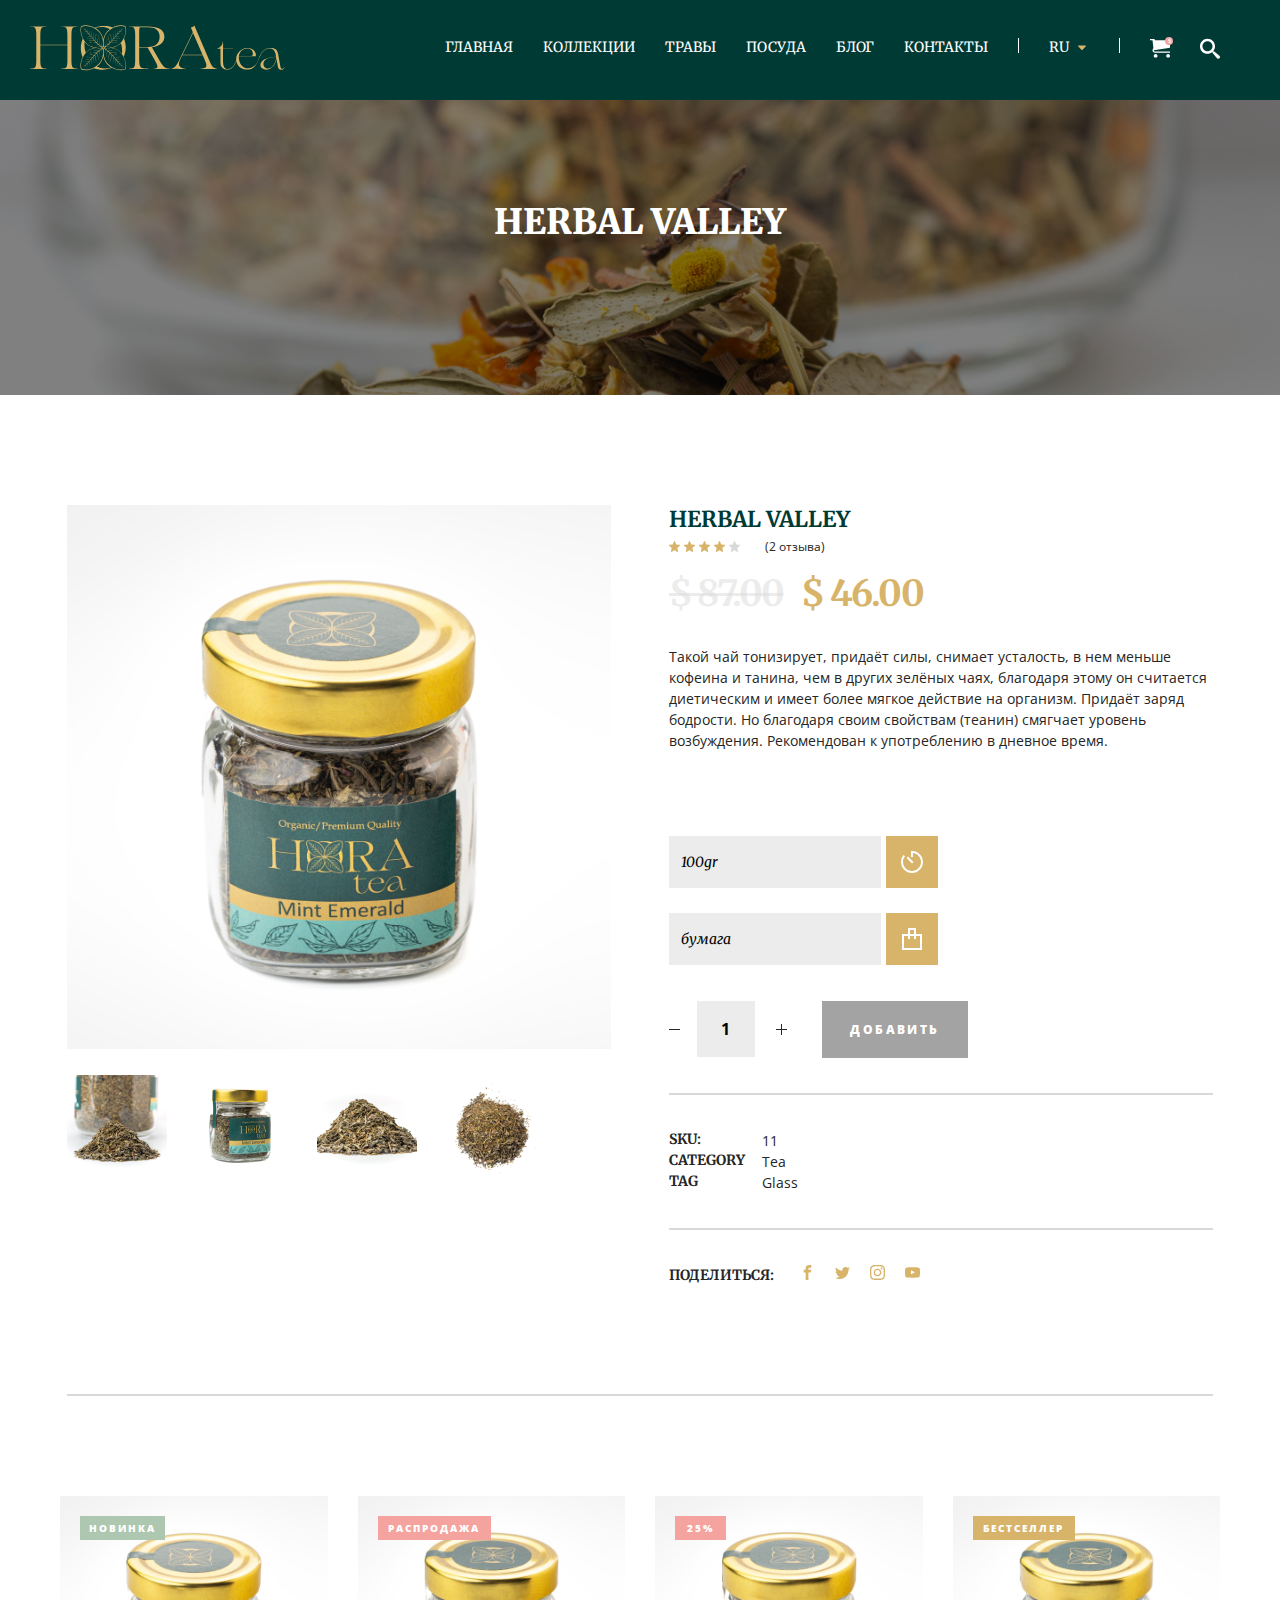
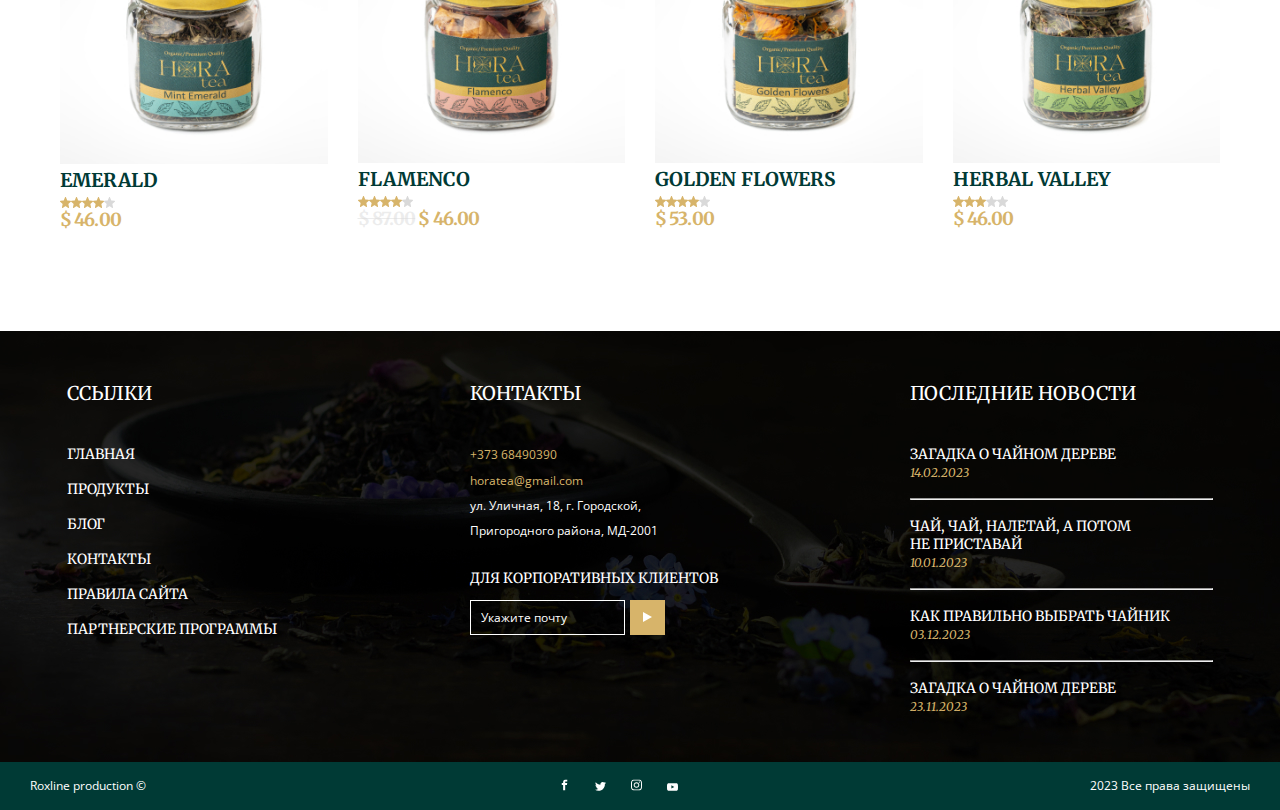
==== herbalvalley.html @ ece3cd14 "Another_page" ====
<!DOCTYPE html>
<html lang="en">
  <head>
    <meta charset="UTF-8" />
    <meta name="viewport" content="width=device-width, initial-scale=1.0" />
    <title>Hora-tea</title>
    <link rel="icon" href="./Style/imges/Favicon.svg">
    <link rel="preconnect" href="https://fonts.googleapis.com">
    <link rel="preconnect" href="https://fonts.gstatic.com" crossorigin>
    <link href="https://fonts.googleapis.com/css2?family=Merriweather:ital,wght@0,300;0,400;0,700;0,900;1,400&family=Open+Sans:wght@400;600;700;800&display=swap" rel="stylesheet">
    <link rel="stylesheet" href="./Style/collections.css" />
    <script src="./Script/script.js" defer></script>
    
  </head>
  <body>
    <div class="wrapper">
        <header class="header">
            <div class="container">
              <div class="_container">
                <div class="header__inner">
                  <a href="#" class="logo">
                    <img src="./Style/imges/logo1.svg" alt="" class="logo__img" />
                  </a>
                  <nav class="menu">
                    <ul class="menu__list">
                      <li class="menu__list-item">
                        <a href="#" class="menu__list-link">ГЛАВНАЯ</a>
                      </li>
                      <li id="sub_menuitem" class="menu__list-item">
                        <a href="#" class="menu__list-link">КОЛЛЕКЦИИ</a>
                        <ul  class="sub__menu">
                          <li><div class="sub_line"></div></li>
                        <li><a href="">Авторские</a></li>
                        <li><a href="">Чай со всего мира</a></li>
                        <li><a href="">Подарочные наборы</a></li>
                      </ul>
                      </li>
                      <li class="menu__list-item">
                        <a href="#" class="menu__list-link">ТРАВЫ</a>
                      </li>
                      <li class="menu__list-item">
                        <a href="#" class="menu__list-link">ПОСУДА</a>
                      </li>
                      <li class="menu__list-item">
                        <a href="#" class="menu__list-link">БЛОГ</a>
                      </li>
                      <li class="menu__list-item">
                        <a href="#" class="menu__list-link">КОНТАКТЫ</a>
                      </li>
                      <li class="menu__list-item">
                        <div
                          style="width: 1px; height: 15px; background-color: white"
                        ></div>
                      </li>
                      <li id="langSwitch" class="menu__list-item">
                        <a href="" class="menu__list-link">RU</a>
                        <img
                          class="menu__list-triangl"
                          src="./Style/imges/Rutriangle.svg"
                          alt=""
                        />
                      </li>
                      <li class="menu__list-item">
                        <div
                          style="width: 1px; height: 15px; background-color: white"
                        ></div>
                      </li>
    
                      <a href="#" class="menu__list-item2">
                        <p class="basket_count-number">5</p>
                        <img src="./Style/imges/icon-basket.svg" alt="" />
                      </a>
    
                      <a href="#" class="menu__list-item">
                        <img src="./Style/imges/icon-serch.svg" alt="" />
                      </a>
                    </ul>
                    <div id="burgerButton"></div>
                  </nav>
                </div>
              </div>
            </div>
          </header>
          <main class="main">
            <section class="main__top">
              <div class="container__inner _container">
                <h1 class="top-title">Herbal Valley</h1>
              
              </div>
        </section>

       <section class="product">
        <div class="container_main">
            <div class="container_product">
            <div class="left_side">
                <div class="upper_img_block">
                    <img class="upper_img" src="./Style/imges/upper_img.png" alt="">
                </div>
                <div class="bottom_img_block">
                    <img src="./Style/imges/img.png" alt="" class="bottom_img">
                    <img src="./Style/imges/img (1).png" alt="" class="bottom_img">
                    <img src="./Style/imges/img (2).png" alt="" class="bottom_img">
                    <img src="./Style/imges/img (3).png" alt="" class="bottom_img">
                </div>
            </div>
            <div class="right_side">
                <p class="green_title">HERBAL VALLEY</p>
                <div class="rating">
                        <div>
                        <img src="./Style/imges/Star 1star-gold.svg" alt="Звезда" />
                        <img src="./Style/imges/Star 1star-gold.svg" alt="Звезда" />
                        <img src="./Style/imges/Star 1star-gold.svg" alt="Звезда" />
                        <img src="./Style/imges/Star 1star-gold.svg" alt="Звезда" />
                        <img src="./Style/imges/Star 5star-gray.svg" alt="Звезда" />
                        </div>
                    <p class="rating_text">(2 отзыва)</p>
                </div>
                <div class="price">
                    <s class="grey_price"> $ 87.00</s>
                    <p class="gold_price"> $ 46.00</p>
                </div>
                <div class="info_text">
                    <p>Такой чай тонизирует, придаёт силы, снимает усталость, в нем меньше кофеина и танина, чем в других зелёных чаях, благодаря этому он считается диетическим и имеет более мягкое действие на организм. Придаёт заряд бодрости. Но благодаря своим свойствам (теанин) смягчает уровень возбуждения. Рекомендован к употреблению в дневное время.</p>
                </div>
                <div class="forms">
                    <form class="form__weight" action="">
                        <label for="weight"></label>
                        <input
                          class="search__input2"
                          type="input"
                          id="weight"
                          placeholder="100gr"
                        />
                        <label  for="send"></label>
                        <button
                          class="button"
                          type="submit"
                          class="weight"
                          id="send2"
                        >
                          <img src="./Style/imges/timer.svg" alt="weight" />
                        </button>
                       </form>
                       <form class="form__weight" action="">
                        <label  for="weight"></label>
                        <input
                          class="search__weight2"
                          type="input"
                          id="weight"
                          placeholder ="бумага"
                        />
                        <label for="send"></label>
                        <button
                          class="button"
                          type="submit"
                          class="weight"
                          id="send2"
                        >
                          <img src="./Style/imges/bag-shopping.svg" alt="bag" />
                        </button>
                       </form>
                </div>
                <div class="buttons">
                    <div class="quantity_item_items">
                        <button class="button_svg">
                            <img src="./Style/imges/—.svg" alt="">
                         </button>                    
                        <form class="form_quantity" action="">
                            <label  for="quantity"></label>
                            <input
                              class="input_quantity"
                              type="input"
                              id="quantity"
                              placeholder ="1"
                            />
                        </form>
                        <button class="button_svg">
                          <img src="./Style/imges/Group 5.svg" alt="">
                        </button>
                    </div>
                    <div class="button_add_item">
                        <button class="button_add"> <p>ДОБАВИТЬ</p></button>
                    </div>
                </div>
                <div class="big_line"></div>
                <div class="info_block">
                    <p class="b_text_big">SKU:</p>
                    <p class="b_text">11</p>
                    <p class="b_text_big">CATEGORY</p>
                    <p class="b_text">Tea</p>
                    <p class="b_text_big">TAG</p>
                    <p class="b_text">Glass</p>
                </div>
                <div class="big_line"></div>
                <div class="share_block">
                    <p class="b_text_big">ПОДЕЛИТЬСЯ:</p>
                    <div class="share_icons">
                        <a href="" class="social_icon-footer">
                          <img class="gold_icon" src="./Style/imges/socials.svg" alt="" /></a
                        ><a href="" class="social_icon-footer">
                          <img class="gold_icon" src="./Style/imges/socials (1).svg" alt="" /></a
                        ><a href="" class="social_icon-footer">
                          <img class="gold_icon" src="./Style/imges/socials (2).svg" alt="" /></a
                        ><a href="" class="social_icon-footer">
                          <img class="gold_icon" src="./Style/imges/socials (3).svg" alt="" />
                        </a>
                </div>
                </div>
            </div>
            </div>
            <div class="big_line"></div>
        </div>
         </section>
      
      <section class="tabs">
        
        <div class="container_main _container">
        
        </div>
    </section>
        <div class="_container new__tea-container">
          <div class="_container fresh_offers">
            <div class="fresh_offers-items">
              <div class="catalog__items-item">
              <div class="catalog__items-item-link">
                <a href="#">
                  <img src="./Style/imges/imgfreshofers1.jpg" alt="tea" />
                  <a href="#" id="fresh-btn">НОВИНКА</a>
                </a>
                <a class="catalog__item-name" href="#"> EMERALD </a>
              </div>
              <div class="rating">
                <img src="./Style/imges/Star 1star-gold.svg" alt="Звезда" />
                <img src="./Style/imges/Star 1star-gold.svg" alt="Звезда" />
                <img src="./Style/imges/Star 1star-gold.svg" alt="Звезда" />
                <img src="./Style/imges/Star 1star-gold.svg" alt="Звезда" />
                <img src="./Style/imges/Star 5star-gray.svg" alt="Звезда" />
              </div>
              <p>$ 46.00</p>
            </div>
            <div class="catalog__items-item">
              <div class="catalog__items-item-link">
                <a href="#">
                  <img src="./Style/imges/imgoffersejuce2.jpg" alt="tea" />
                  <a href="#" id="fresh-btn2">РАСПРОДАЖА</a>
                </a>
                <a class="catalog__item-name" href="#"> Flamenco </a>
              </div>
              <div class="rating">
                <img src="./Style/imges/Star 1star-gold.svg" alt="Звезда" />
                <img src="./Style/imges/Star 1star-gold.svg" alt="Звезда" />
                <img src="./Style/imges/Star 1star-gold.svg" alt="Звезда" />
                <img src="./Style/imges/Star 1star-gold.svg" alt="Звезда" />
                <img src="./Style/imges/Star 5star-gray.svg" alt="Звезда" />
              </div>
              <p ><s> $ 87.00</s> $ 46.00</p>
            </div>
            <div class="catalog__items-item">
              <div class="catalog__items-item-link">
                <a href="#">
                  <img src="./Style/imges/imgoffersejuce3.jpg" alt="tea" />
                  <a href="#" id="fresh-btn3">25%</a>
                </a>
                <a class="catalog__item-name" href="#"> Golden Flowers </a>
              </div>
              <div class="rating">
                <img src="./Style/imges/Star 1star-gold.svg" alt="Звезда" />
                <img src="./Style/imges/Star 1star-gold.svg" alt="Звезда" />
                <img src="./Style/imges/Star 1star-gold.svg" alt="Звезда" />
                <img src="./Style/imges/Star 1star-gold.svg" alt="Звезда" />
                <img src="./Style/imges/Star 5star-gray.svg" alt="Звезда" />
              </div>
              <p>$ 53.00</p>
            </div>
            <div class="catalog__items-item">
              <div class="catalog__items-item-link">
                <a href="#">
                  <img src="./Style/imges/imgoffersejuce4.jpg" alt="tea" />
                   <a href="#" id="fresh-btn4">бестселлер</a>
                </a>
                <a class="catalog__item-name" href="#"> Herbal valley </a>
              </div>
              <div class="rating">
                <img src="./Style/imges/Star 1star-gold.svg" alt="Звезда" />
                <img src="./Style/imges/Star 1star-gold.svg" alt="Звезда" />
                <img src="./Style/imges/Star 1star-gold.svg" alt="Звезда" />
                <img src="./Style/imges/Star 5star-gray.svg" alt="Звезда" />
                <img src="./Style/imges/Star 5star-gray.svg" alt="Звезда" />
              </div>
              <p>$ 46.00</p>
            </div>
          </div>
        </div>
       
      </main>
      <footer class="footer">
        <div class="container">
          <div class="bg-footer">
            <div class="footer__inner _container">
              <div class="footer__links">
                <h4>Ссылки</h4>
                <ul class="footer__links-list">
                  <li class="footer__list-item">
                    <a href="#" class="footrt__item-link">Главная</a>
                  </li>
                  <li class="footer__list-item">
                    <a href="#" class="footrt__item-link">Продукты</a>
                  </li>
                  <li class="footer__list-item">
                    <a href="#" class="footrt__item-link">Блог</a>
                  </li>
                  <li class="footer__list-item">
                    <a href="#" class="footrt__item-link">Контакты</a>
                  </li>
                  <li class="footer__list-item">
                    <a href="#" class="footrt__item-link">Правила Сайта</a>
                  </li>
                  <li class="footer__list-item">
                    <a href="#" class="footrt__item-link"
                      >Партнерские программы</a
                    >
                  </li>
                </ul>
              </div>
              <div class="footer__contacts">
                <h4>Контакты</h4>
                <div>
                  <ul class="contact__info">
                    <li>
                      <a class="footer__number" href="#">+373 68490390</a>
                    </li>
                    <li>
                      <a class="footer__mail" href="#">horatea@gmail.com</a>
                    </li>
                  </ul>
                  <address class="footer_adres-street">
                    ул. Уличная, 18, г. Городской,
                  </address>
                  <address class="footer_adres">
                    Пригородного района, МД-2001
                  </address>
                </div>
                <h4 class="footer__clients">Для корпоративных клиентов</h4>
                <form class="form__mail" action="">
                  <label for="mail"></label>
                  <input
                    class="mail__input"
                    type="email"
                    id="mail"
                    placeholder="Укажите почту"
                  />
                  <label for="send"></label>
                  <button
                    class="button__input"
                    type="submit"
                    class="send-mail"
                    id="send"
                  >
                    <img src="./Style/imges/trianglemail.svg" alt="" />
                  </button>
                </form>
              </div>
              <div class="footer__news">
                <h4>Последние новости</h4>
                <dl class="footer__news-inner">
                  <dt><a href="#">Загадка о чайном дереве</a></dt>
                  <dd>
                    <time datetime="2023-02-14">14.02.2023</time>
                  </dd>
                  <hr />
                  <dt>
                    <a href="#"
                      >Чай, ЧАЙ, НАЛЕТАЙ, а потом <br />не приставай</a
                    >
                  </dt>
                  <dd>
                    <time datetime="2023-01-10">10.01.2023</time>
                  </dd>
                  <hr />
                  <dt><a href="#">Как правильно выбрать чайник</a></dt>
                  <dd>
                    <time datetime="2023-12-03">03.12.2023</time>
                  </dd>
                  <hr />
                  <dt><a href="#">Загадка о чайном дереве</a></dt>
                  <dd>
                    <time datetime="2023-11-23">23.11.2023</time>
                  </dd>
                </dl>
              </div>
            </div>
          </div>
          <div class="container_footer _container">
            <div class="social__icons-footer">
              <p>Roxline production ©</p>
              <div class="footer__icons">
                <a href="" class="social_icon-footer">
                  <img src="./Style/imges/socials-facebook.svg" alt="" /></a
                ><a href="" class="social_icon-footer">
                  <img src="./Style/imges/socials-twitter.svg" alt="" /></a
                ><a href="" class="social_icon-footer">
                  <img src="./Style/imges/socials-inst.svg" alt="" /></a
                ><a href="" class="social_icon-footer">
                  <img src="./Style/imges/socials-youtube.svg" alt="" />
                </a>
              </div>
              <p>2023 Все права защищены</p>
            </div>
          </div>
        </div>
      </footer>
    </div>
  </body>
</html>
---- Style/collections.css ----
html {
  box-sizing: border-box;
}

*,
*::after,
*::before {
  box-sizing: inherit;
  margin: 0;
  padding: 0;
}

html,
body {
  height: 100%;
}

ul {
  list-style: none;
}

a {
  text-decoration: none;
  color: inherit;
}

.wrapper {
  min-height: 100%;
  display: flex;
  flex-direction: column;
}
/* Container main */
._container {
  max-width: 1440px;
  margin: 0 auto;
  padding: 0 30px;
}

.container_header {
  /* height: 46px; */
  background-color: #252525;
  margin: 0 auto;
  padding: 15px 0;
}

.container_header-items {
  /* padding-top: 15px; */
  display: flex;
  justify-content: space-between;
  align-items: center;
  color: white;
}

.contacts_left {
  display: flex;
  gap: 30px;
  /* padding-left: 30px; */
  font-family: Open Sans;
  font-size: 12px;
  font-style: normal;
  font-weight: 400;
  line-height: normal;
}

.contacts_right {
  display: flex;
  gap: 30px;
  padding-right: 30px;
  font-family: Open Sans;
  font-size: 12px;
  font-style: normal;
  font-weight: 400;
  line-height: normal;
}

.man_icon {
  position: relative;
  top: 1px;
}

.social__icons-items {
  display: flex;
  justify-content: space-between;
  align-items: center;
  gap: 15px;
}

.container {
  background-color: #003a35;
  /* max-width: 1440px; */
  /* padding: 0 20px; */
  /* height: 95px; */
  margin: 0 auto;
}

.body {
  font-size: 400px;
  font-weight: 700;
  font-family: "Merriweather", serif;
  font-family: "Open Sans", sans-serif;
}

.header__inner {
  /* padding-top: 25px; */
  padding: 25px 0;
  display: flex;
  justify-content: space-between;
  align-items: center;
}

.logo {
  /* padding-left: 30px; */
}

.menu__list {
  display: flex;
  gap: 30px;
  padding-right: 30px;
}
#burgerButton {
  display: none;
}
@media (max-width: 1140px) {
  .menu__list {
    display: none;
  }
  #burgerButton {
    display: block;
    background-image: url(./imges/burger.svg);
    background-size: cover;
    width: 35px;
    height: 35px;
  }
}
#langSwitch {
  min-width: 40px;
}

.menu__list-item a:hover {
  color: #adc7b1;
  transition-duration: 0.3s;
  transition-timing-function: linear;
}

.menu__list-link {
  font-style: normal;
  line-height: normal;
  font-size: 14px;
  color: white;
  text-transform: uppercase;
  font-weight: 400;
  font-family: "Merriweather", serif;
}

.basket_count-number {
  line-height: normal;
  color: white;
  font-size: 6px;
  font-family: Open sans;
  font-weight: 700;
  width: 8px;
  height: 8px;
  background: #f4a39e;
  border-radius: 50%;
  position: relative;
  margin-top: -9px;
  left: 15px;
  top: 8px;
  display: flex;
  align-items: center;
  justify-content: center;
}

img.menu__list-triangl {
  position: relative;
  top: -1px;
  padding-left: 5px;
}

/*  Выпадающее меню */
.menu {
  position: relative;
}

.sub_line {
  width: 212px;
  height: 2px;
  background-color: #d7b46a;
  position: relative;
  right: 15px;
}

.sub__menu {
  position: absolute;
  top: 200%;
  overflow: hidden;
  height: 0;
  opacity: 0;
  transition: all 0.5s ease-in;
  background-color: white;
  display: flex;
  flex-direction: column;
  width: 212px;
  height: 36px;
  padding: 0px 15px;
  padding-bottom: 9px;
  /* padding-top: 0px; */
  align-items: center;
  gap: 10px;
  flex-shrink: 0;
  font-family: Merriweather;
  font-size: 14px;
  font-style: normal;
  font-weight: 700;
  line-height: normal;
  text-transform: uppercase;
  color: #d7b46a;
  align-items: flex-start;
  z-index: 15;
  margin-top: 12px;
}

.container__inner {
  height: 295px;
  width: 100%;
  background-repeat: no-repeat;
  background-size: cover;
  /* padding-top: 77px; */
  background-position: center;

  /* padding-left: 73px; */
}

.container__inner h1 {
  padding-top: 100px;
  font-family: Merriweather;
  color: #FFFFFF;
  font-size: 35px;
  font-style: normal;
  font-weight: 900;
  line-height: normal;
  text-transform: uppercase;
  text-align: center;
}

@media (max-width: 484px) {
  .container__inner {
    display: flex;
    flex-direction: column;
  }
}

.top__title-p {
  font-family: Merriweather;
  font-size: 24px;
  font-style: italic;
  font-weight: 400;
}
.main__top {
  background-image: url("./imges/banner\ 2.png");
  background-repeat: no-repeat;
  background-size: cover;
  background-position: bottom;
}

.container__inner p {
  color: white;
  font-family: Merriweather;
  font-size: 24px;
  font-style: italic;
  font-weight: 400;
  padding-top: 15px;
}

@media (max-width: 484px) {
  .container__inner p {
    font-size: 18px;
    text-align: center;
  }
}

.main__button {
  background-color: #d7b46a;
  display: flex;
  justify-content: center;
  align-items: center;
  width: 155px;
  height: 56px;
  border: none;
  margin-top: 40px;
  font-family: Open Sans;
  font-size: 12px;
  font-style: normal;
  font-weight: 800;
  line-height: normal;
  letter-spacing: 2.4px;
  text-transform: uppercase;
  color: white;
  /* cursor: pointer; */
}

/* @media (max-width: 484px) {
  .container__inner._container {
    align-items: center;
    margin: 0 auto;
  }
} */

@media (max-width: 484px) {
  .container__inner a {
    margin-left: auto;
    margin-right: auto;
  }
}

.slider__circle {
  display: flex;
  align-items: center;
  gap: 18px;
  justify-content: center;
  padding: 40px 0;
}

.slider__circle-item {
  width: 10px;
  height: 10px;
  border-radius: 25px;
  background: rgb(255, 255, 255);
}

.slider__circle-itembig {
  width: 15px;
  height: 15px;
  border-radius: 25px;
  background: rgb(255, 255, 255);
}

.container_main {
  max-width: 1440px;
  padding-left: 67px;
  padding-right: 67px;
  margin: 0px auto;
  
}
.container_product{
  display: grid;
  gap:58px;
  grid-template-columns: 2fr 2fr;
  margin: 110px auto;
}
@media (max-width: 1124px) {
  .container_product{
    display: grid;
    gap:58px;
    grid-template-columns: 2fr;
    margin: 110px auto;
  }
}

.main__content {
  display: grid;
  grid-template-columns: repeat(2, 1fr);
  gap: 30px;
  height: 310px;
}

@media (max-width: 1124px) {
  .main__content {
    grid-template-columns: 1fr;
    height: 650px;
  }
}

.main__content h2 {
  color: white;
  font-family: "Merriweather";
  font-size: 35px;
  font-weight: 900;
  text-transform: uppercase;
}

.main__content-bt {
  background: none;
  border: none;
  font-family: "Open Sans";
  font-size: 12px;
  font-weight: 800;
  letter-spacing: 2.4px;
  text-transform: uppercase;
  color: white;
}
.main__content-item {
  /* padding-top: 100px; */
  padding: 45px 50px;
  display: flex;
  flex-direction: column;
  justify-content: space-between;
  align-items: flex-start;
}
#leftBlock {
  background-image: url(./imges/maintea1.jpg);
  background-size: cover;
  flex-grow: 1;
}
#rightBlock {
  background-image: url(./imges/maintea2.jpg);
  background-size: cover;
  flex-grow: 1;
}

.catalog__items {
  display: grid;
  grid-template-columns: repeat(3, minmax(210px, 1fr));
  gap: 30px;
}
.catalog__items-item-link {
  display: flex;
  flex-direction: column;
}
.catalog__items-item-link img {
  width: 100%;
}

.catalog__items s {
  color: #d9d9d980;
}
.tea_soul {
  display: flex;
  flex-direction: column;
  gap: 24px;
  align-items: center;
  /* padding-top: 100px; */
}

.tea_soul p {
  font-family: Merriweather;
  font-size: 18px;
  font-style: italic;
  font-weight: 400;
  line-height: normal;
  color: #d7b46a;
}

.tea_soul h2 {
  font-family: Merriweather;
  font-size: 35px;
  font-style: normal;
  font-weight: 900;
  line-height: normal;
  text-transform: uppercase;
  color: #003a35;
}

.tea_soul div {
  width: 119px;
  height: 2px;
  background-color: #d7b46a;
}

.catalog__items {
  /* padding-top: 100px; */
}

.catalog__item-name {
  font-family: Merriweather;
  font-size: 19px;
  font-style: normal;
  font-weight: 700;
  line-height: normal;
  text-transform: uppercase;
  color: #003a35;
}

.rating {
  padding-top: 5px;
  display: flex;
  flex-direction: row;
}
.rating_text{
  color: var(--main-black, #252525);
  font-family: Open Sans;
  font-size: 12px;
  font-style: normal;
  font-weight: 400;
  line-height: normal;
margin-left: 25px;
}


.catalog__items a {

  padding-top: 0px;
}

.catalog__items p {
  font-family: Merriweather;
  font-size: 18px;
  font-style: normal;
  font-weight: 700;
  line-height: normal;
  letter-spacing: -0.9px;
  text-transform: uppercase;
  color: #d7b46a;
  padding-top: 9px;
}

._about-tea {
  margin-top: 86px;
}

._best_offer {
  background-image: url(./imges/best-offer-back.jpg);
  height: 400px;
  max-width: 100%;
  background-size: cover;
  display: flex;
  align-items: center;
  justify-content: center;
}

.offer_content {
  display: flex;
  flex-direction: column;
  gap: 35px;
  align-items: center;
  text-align: center;
}

.offer_content p {
  font-family: Merriweather;
  font-size: 18px;
  font-style: italic;
  font-weight: 400;
  line-height: normal;
  color: white;
}

.offer_content h2 {
  font-family: Merriweather;
  font-size: 35px;
  font-style: normal;
  font-weight: 900;
  line-height: normal;
  text-transform: uppercase;
  color: white;
}

.offer_button {
  width: 155px;
  height: 56px;
  border: 1px solid white;
  background-color: transparent;
  font-family: Open Sans;
  font-size: 12px;
  font-style: normal;
  font-weight: 800;
  line-height: normal;
  letter-spacing: 2.4px;
  text-transform: uppercase;
  color: white;
}

._about-tea {
  background-color: #fffbd6bd;
  max-width: 100%;
  height: 781px;
}

.retangle-tea {
  width: 119px;
  height: 2px;
  background-color: #d7b46a;
}

.about__tea-content {
  display: flex;
  flex-direction: column;
  justify-content: center;
  align-items: center;
  gap: 24px;
  padding-top: 87px;
}

.about__tea-content h2 {
  font-family: Merriweather;
  font-size: 35px;
  font-style: normal;
  font-weight: 900;
  line-height: normal;
  text-transform: uppercase;
  color: #003a35;
}

.about__tea-content img {
  padding-top: 70px;
}

.tea_new-content {
  display: flex;
  flex-direction: column;
  align-items: center;
  justify-content: center;
  gap: 24px;
  margin-top: 86px;
  margin-bottom: 86px;
}

.tea_new-content p {
  color: #d7b46a;
  font-family: Merriweather;
  font-size: 18px;
  font-style: italic;
  font-weight: 400;
  line-height: normal;
}

.tea_new-content h2 {
  color: #003a35;
  text-align: center;
  font-family: Merriweather;
  font-size: 35px;
  font-style: normal;
  font-weight: 900;
  line-height: normal;
  text-transform: uppercase;
}

.Rectangle-new {
  width: 119px;
  height: 2px;
  background-color: #d7b46a;
}

.fresh_offers {
  margin: 100px auto;
}

.fresh_offers-items {
  display: grid;
  grid-template-columns: repeat(4, minmax(210px, 1fr));
  gap: 30px;
}

.fresh_offers-items p {
  font-family: Merriweather;
  color: #d7b46a;
  font-size: 18px;
  font-style: normal;
  font-weight: 700;
  line-height: normal;
  letter-spacing: -0.9px;
  text-transform: uppercase;
}
.fresh_offers-items s {
  color: #d9d9d980;
}

#fresh-btn {
  padding: 10 5;
  margin-top: 20px;
  margin-left: 20px;
  width: 85px;
  height: 24px;
  position: absolute;
  background-color: #adc7b1;
  border: none;
  display: inline-flex;
  padding: 5px 10px;
  justify-content: center;
  align-items: center;
  gap: 10px;
  font-family: Open Sans;
  color: white;
  font-size: 10px;
  font-style: normal;
  font-weight: 800;
  line-height: normal;
  letter-spacing: 2px;
  text-transform: uppercase;
}

#fresh-btn2 {
  padding: 10 5;
  margin-top: 20px;
  margin-left: 20px;
  width: 113px;
  height: 24px;
  position: absolute;
  background-color: #f4a39e;
  border: none;
  display: inline-flex;
  padding: 5px 10px;
  justify-content: center;
  align-items: center;
  gap: 10px;
  font-family: Open Sans;
  color: white;
  font-size: 10px;
  font-style: normal;
  font-weight: 800;
  line-height: normal;
  letter-spacing: 2px;
  text-transform: uppercase;
}

#fresh-btn3 {
  padding: 10 5;
  margin-top: 20px;
  margin-left: 20px;
  width: 51px;
  height: 24px;
  position: absolute;
  background-color: #f4a39e;
  border: none;
  display: inline-flex;
  padding: 5px 10px;
  justify-content: center;
  align-items: center;
  gap: 10px;
  font-family: Open Sans;
  color: white;
  font-size: 10px;
  font-style: normal;
  font-weight: 800;
  line-height: normal;
  letter-spacing: 2px;
  text-transform: uppercase;
}

#fresh-btn4 {
  padding: 10 5;
  margin-top: 20px;
  margin-left: 20px;
  width: 102px;
  height: 24px;
  position: absolute;
  background-color: #d7b46a;
  border: none;
  display: inline-flex;
  padding: 5px 10px;
  justify-content: center;
  align-items: center;
  gap: 10px;
  font-family: Open Sans;
  color: white;
  font-size: 10px;
  font-style: normal;
  font-weight: 800;
  line-height: normal;
  letter-spacing: 2px;
  text-transform: uppercase;
}

.container_collection {
  margin: 100px auto;
}

#leftBlock1 {
  background-image: url(./imges/Frame\ 23collection1.jpg);
  background-size: cover;
  flex-grow: 1;
}
#rightBlock2 {
  background-image: url(./imges/Frame\ 24collection2.jpg);
  background-size: cover;
  flex-grow: 1;
}

.trust_img {
  display: flex;
  flex-wrap: wrap;
  justify-content: space-between;
  width: 100%;
  align-items: center;
  /* gap: 20px; */
}

._container-trust {
  padding-bottom: 96px;
}

/* .fresh_offers-items {
  display: grid;
  grid-template-columns: repeat(4, minmax(210px, 1fr));
  gap: 30px;
} */
/* 
.fresh-item img {
  width: 100%;
} */

/* .fresh_offers-item {
  display: grid;
  grid-template-columns: repeat(4, minmax(210px, 1fr));
  gap: 30px;
} */

.footer__inner {
  max-width: 1440px;
  height: 431px;
  /* background-image: url(./imges/footerbg.jpg); */
  display: flex;
  padding-left: 67px;
  padding-right: 67px;
  padding-top: 50px;
  padding-bottom: 50px;
  justify-content: space-between;
}

.footer__links h4 {
  font-family: Merriweather;
  font-size: 19px;
  font-style: normal;
  font-weight: 400;
  line-height: normal;
  text-transform: uppercase;
}

.footer__links {
  display: flex;
  flex-direction: column;
  align-items: flex-start;

  color: white;
  gap: 40px;
  font-family: Merriweather;
  font-size: 14px;
  font-style: normal;
  font-weight: 400;
  line-height: normal;
  text-transform: uppercase;
}

.footer__contacts {
  display: flex;
  flex-direction: column;
  color: white;
}

.footer__list-item {
  padding-bottom: 17px;
}

.contact__info li {
  padding-bottom: 8px;
}

.footer_adres {
  padding-top: 8px;
}

.footer__contacts h4 {
  font-family: Merriweather;
  font-size: 19px;
  font-style: normal;
  font-weight: 400;
  line-height: normal;
  text-transform: uppercase;
  padding-bottom: 40px;
}
.footer__number {
  color: #d7b46a;
  font-family: Open Sans;
  font-size: 12px;
  font-style: normal;
  font-weight: 400;
  line-height: normal;
}

.footer__mail {
  color: #d7b46a;
  font-family: Open Sans;
  font-size: 12px;
  font-style: normal;
  font-weight: 400;
  line-height: normal;
}

.footer_adres-street {
  font-family: Open Sans;
  font-size: 12px;
  font-style: normal;
  font-weight: 400;
  line-height: normal;
}

.footer_adres {
  font-family: Open Sans;
  font-size: 12px;
  font-style: normal;
  font-weight: 400;
  line-height: normal;
}

.footer__clients {
  font-family: Merriweather;
  font-size: 14px !important;
  font-style: normal;
  font-weight: 700;
  line-height: normal;
  text-transform: uppercase;
  padding-top: 30px;
  padding-bottom: 13px !important;
}

#mail {
  background-color: transparent;
  width: 155px;
  height: 35px;
  padding: 10px;
  align-items: center;
  gap: 10px;
  border: 1px solid white;
  font-family: Open Sans;
  font-size: 12px;
  font-style: normal;
  font-weight: 400;
  line-height: normal;
  color: white;
}

input::placeholder {
  color: white;
}

#send {
  background-color: #d7b46a;
  display: flex;
  width: 35px;
  height: 35px;
  padding: 10px;
  justify-content: center;
  align-items: center;
  gap: 10px;
  border: none;
  margin-left: 5px;
}

.button__input {
  padding-left: 5px;
}

.form__mail {
  display: flex;
}
.footer {
  background-image: url(./imges/bannertop.jpg);
  background-repeat: no-repeat;
}

.footer__news {
  display: flex;
  flex-direction: column;
  color: white;
}

.footer__news h4 {
  font-family: Merriweather;
  font-size: 19px;
  font-style: normal;
  font-weight: 400;
  line-height: normal;
  text-transform: uppercase;
  padding-bottom: 40px;
}

.footer__news-inner a {
  font-family: Merriweather;
  font-size: 14px;
  font-style: normal;
  font-weight: 400;
  line-height: normal;
  text-transform: uppercase;
}

.footer__news-inner time {
  font-family: Merriweather;
  color: #d7b46a;
  font-size: 12px;
  font-style: italic;
  font-weight: 400;
  line-height: normal;
  text-transform: uppercase;
}

.footer__news-inner hr {
  margin-top: 17px;
  margin-bottom: 17px;
  width: 303px;
  height: 1px;
}

.container_footer {
  background-color: #003a35;
  margin: 0 auto;
  padding-top: 15px;
  padding-bottom: 15px;
}
.bg-footer {
  background-image: url("./imges/footerbg.jpg");
  background-repeat: no-repeat;
  background-size: cover;
}
.social__icons-footer {
  display: flex;
  justify-content: center;
  gap: 25px;
  justify-content: space-between;
}

.footer__icons {
  display: flex;
  justify-content: space-between;
  gap: 25px;
}

.social__icons-footer p {
  font-family: Open Sans;
  color: white;
  font-size: 12px;
  font-style: normal;
  font-weight: 400;
  line-height: normal;
  display: flex;
  justify-content: space-between;
}

.main {
  /* flex-grow: 1; */
  /* min-width: 1440px; */
}
.tea_soul-tea,
.tea-new {
  text-align: center;
}

@media (max-width: 1118px) {
  .trust_img {
    justify-content: center;
  }
}

@media (max-width: 1024px) {
  .fresh_offers-items {
    grid-template-columns: repeat(2, 1fr);
  }
}

@media (max-width: 876px) {
  .container_header {
    display: none;
  }
  .catalog__items {
    grid-template-columns: repeat(3, 1fr);
  }
  .footer__inner {
    /* flex-direction: column; */
    height: 100%;
    gap: 25px;
    flex-wrap: wrap;
    /* justify-content: space-around; */
  }
  .footer__news {
    margin: auto;
  }
}
@media (max-width: 992px) {
  .catalog__items {
    grid-template-columns: repeat(3, 1fr);
  }
}
@media (max-width: 678px) {
  .catalog__items {
    grid-template-columns: repeat(2, 1fr);
  }
}
@media (max-width: 576px) {
  .catalog__items {
    grid-template-columns: 1fr;
  }
  .fresh_offers-items {
    grid-template-columns: 1fr;
  }
  .footer__inner {
    flex-direction: column;
  }
  .footer__news {
    margin: 0;
  }
}

.upper_img_block{
  display: grid;
  grid-template-columns: 1fr;
  justify-content: center;
  align-items: center;
  

}
.bottom_img_block{
  display: grid;
  grid-template-columns: 1fr 1fr 1fr 1fr 1fr;
  gap: 25px;
  margin-top: 26px;
  max-width: 610px;
  margin-left: auto;
  margin-right: auto;
}
.bottom_img{
  max-width: 100px;  
}
@media (max-width: 730px) {
  .bottom_img_block{
    display: grid;
    grid-template-columns: 1fr 1fr 1fr 1fr ;
    gap: 25px;
    margin-top: 26px;
    max-width: 100%;
    margin-left: auto;
    margin-right: auto;
    }
    .bottom_img{
      max-width: 100% ;  
    }
}
.upper_img{
  margin: auto;
  max-width: 100%; 
}

.green_title{
  color: var(--main-green, #003A35);
font-variant-numeric: lining-nums proportional-nums;
/* title/h3 */
font-family: Merriweather;
font-size: 22px;
font-style: normal;
font-weight: 700;
line-height: normal;
text-transform: uppercase;
}
.price{
  display: flex;
  margin-top: 15px;
  }
.grey_price{
  color: var(--second-light-grey, rgba(217, 217, 217, 0.50));
  font-family: Merriweather;
  font-size: 36px;
  font-style: normal;
  font-weight: 700;
  line-height: normal;
  letter-spacing: -1.8px;
  text-decoration-line: strikethrough;
  text-transform: uppercase;
}
.gold_price{
  color: var(--main-gold, #D7B46A);
  font-family: Merriweather;
  font-size: 36px;
  font-style: normal;
  font-weight: 700;
  line-height: normal;
  letter-spacing: -1.8px;
  text-transform: uppercase;
  margin-left: 18px;
}
.info_text{
  margin-bottom: 60px;
margin-top: 30px ;
color: var(--main-black, #252525);
font-family: Open Sans;
font-size: 14px;
font-style: normal;
font-weight: 400;
line-height: 150%;
}
.forms{
  display: grid;
  grid-template-columns: 1fr 1fr;
  gap: 40px;
}
@media  (max-width: 1376px) {
  .forms{
    display: grid;
    grid-template-columns: 1fr;
    gap: 0px;
  }
}
@media  (max-width: 1100px) {
  .forms{
    display: grid;
    grid-template-columns: 1fr 1fr;
    gap: 40px;
  }
}
@media  (max-width: 700px) {
  .forms{
    display: grid;
    grid-template-columns: 1fr;
    gap: 0px;
  }
}
#weight{
  width: 212px;
  height: 52px;
  border: none;
  background-color:  var(--second-light-grey, rgba(217, 217, 217, 0.50));
  margin-right: 5px;
  padding: 14px 0px 14px 12px ;
  color: #000;
  font-family: Merriweather;
  font-size: 14px;
  font-style: italic;
  font-weight: 400;
  line-height: normal;  
  
}
.form__weight input::placeholder{
  color: #000;
  font-family: Merriweather;
  font-size: 14px;
  font-style: italic;
  font-weight: 400;
  line-height: normal;
}

.form__weight{
  display: flex;
  margin-top: 25px;
  
}
#send2 {
  background-color: #d7b46a;
  display: flex;
  width: 52px;
  height: 52px;
  padding: 14px;
  justify-content: center;
  align-items: center;
  gap: 10px;
  border: none;
}

#quantity{
  width: 58px;
  height: 56px;
  border: none;
  background-color:  var(--second-light-grey, rgba(217, 217, 217, 0.50));
  margin-right: 5px;
  padding-top: 14px;
  padding-bottom: 14px;
  text-align: center; 
  color: #000000 ;
  font-family: Open Sans;
  font-size: 16px;
  font-style: normal;
  font-weight: 700;
  line-height: normal;
  text-transform: uppercase;
}
.form_quantity input::placeholder{
color: #000000 !important;
font-family: Open Sans;
font-size: 16px;
font-style: normal;
font-weight: 700;
line-height: normal;
text-transform: uppercase;
}
.button_item{
  background-color: none;
  
}
.buttons{
  display: flex;
  align-items: center;
  gap: 35px;
  margin-top: 36px;
  margin-bottom: 36px;
  
}
.button_svg{
height: 56px;
width: 11px;
flex-shrink: 0;
}
button.button_svg{
  background-color: transparent !important;
  display: flex;
  align-items: center;
  border: none;
}
.button_add_item{
  max-height: 56px;
  max-width: 146px;
}
.button_add{
background: var(--second-grey, #A3A3A3);
max-height: 100%;
max-width: 100%;
border: none;
padding: 20px 30px;
display: flex;
justify-content: center;
align-items: center;
color: var(--white, #FFF);
font-family: Open Sans;
font-size: 12px;
font-style: normal;
font-weight: 800;
line-height: normal;
letter-spacing: 2.4px;
text-transform: uppercase;
}
.quantity_item_items{
  display: flex;
  align-items: center;
  width: 118px;
  justify-content: space-between;
}
.big_line{
 align-self: stretch;
  height: 2px;
  background: #D9D9D9;
  margin-bottom: 35px;
}
.info_block{
  width: 128px;
  display: grid;
  grid-template-columns: 93px 35px;
  margin-bottom: 35px;
}
.b_text_big{
  color: var(--main-black, #252525);
font-variant-numeric: lining-nums proportional-nums;
font-family: Merriweather;
font-size: 14px;
font-style: normal;
font-weight: 700;
line-height: normal;
text-transform: uppercase;
}
.b_text{
  color: var(--main-black, #252525);
/* main-text */
font-family: Open Sans;
font-size: 14px;
font-style: normal;
font-weight: 400;
line-height: 150%; /* 21px */
}
.gold_icon{
  fill: #D7B46A;
}
.share_block{
  display: flex;
  align-items: center;
}
.share_icons{
  display: flex;
  gap: 20px;
  align-items: center;
  margin-left: 26px;
}
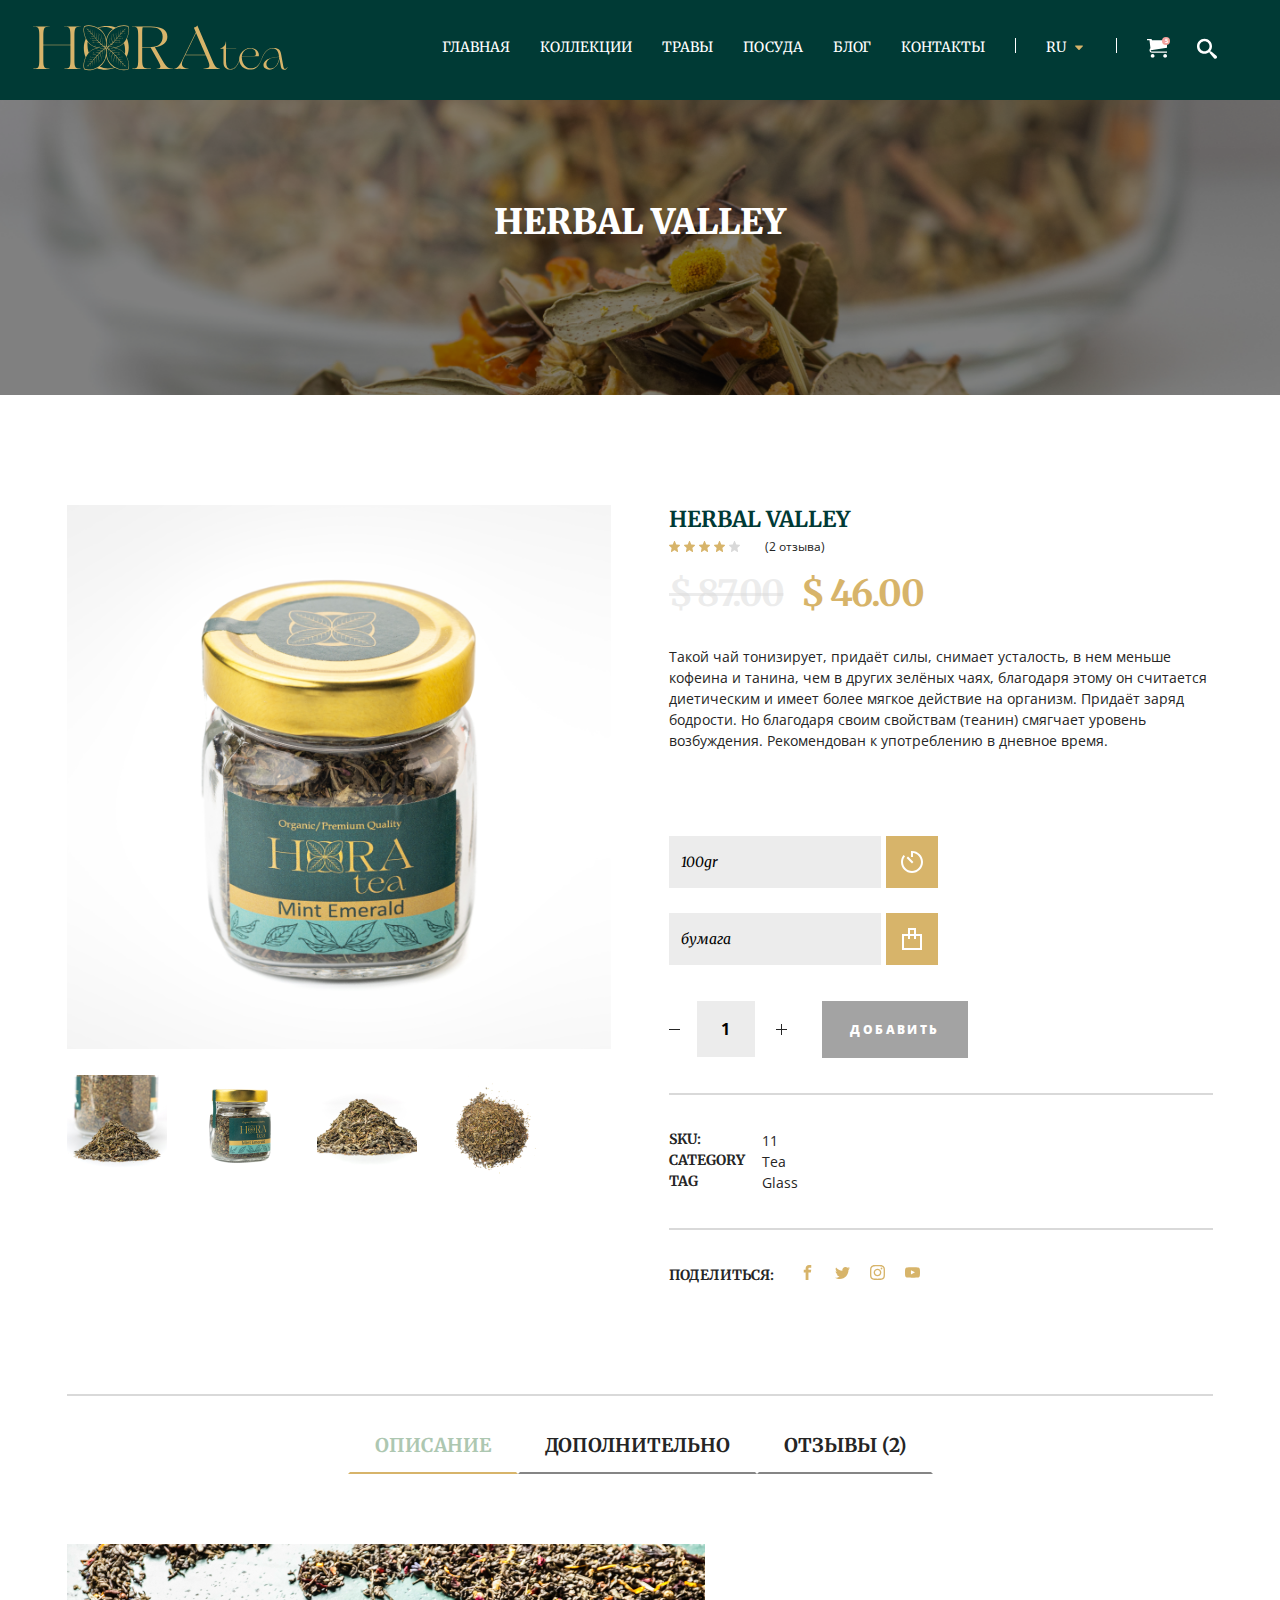
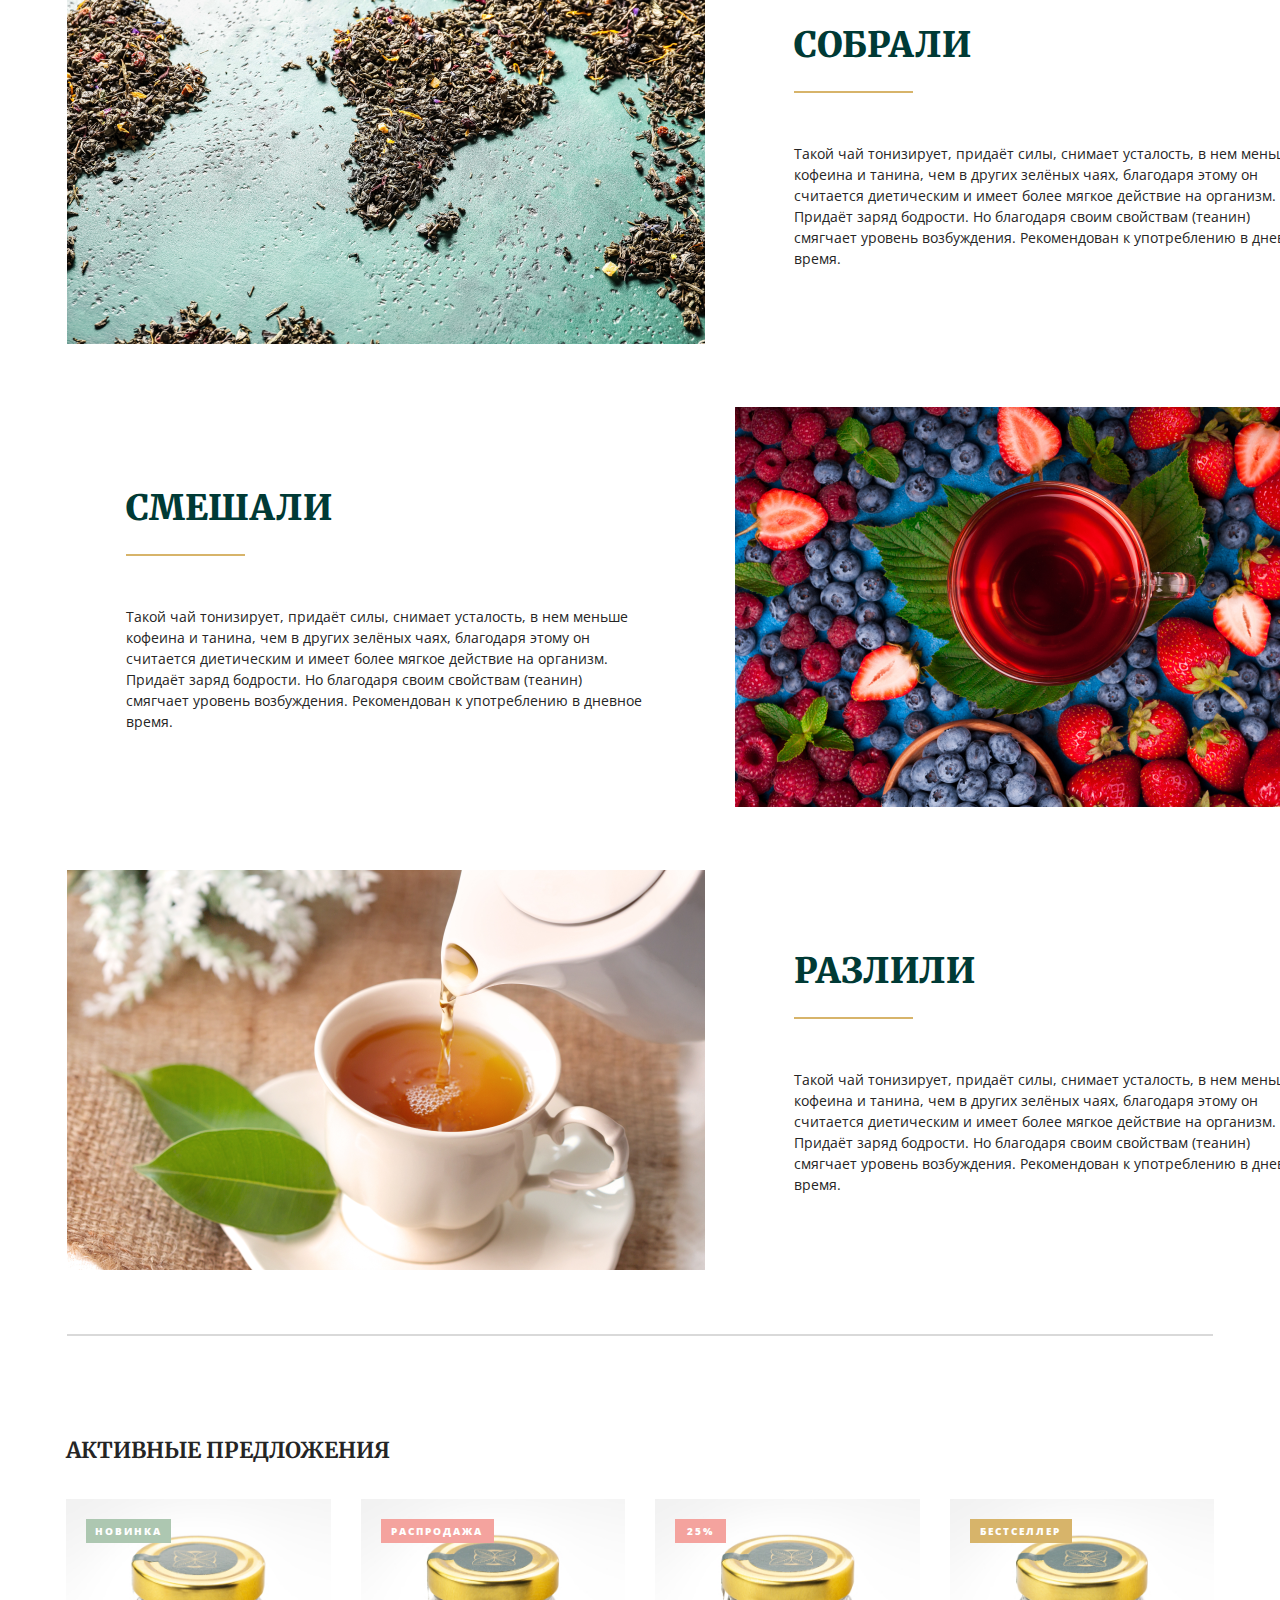
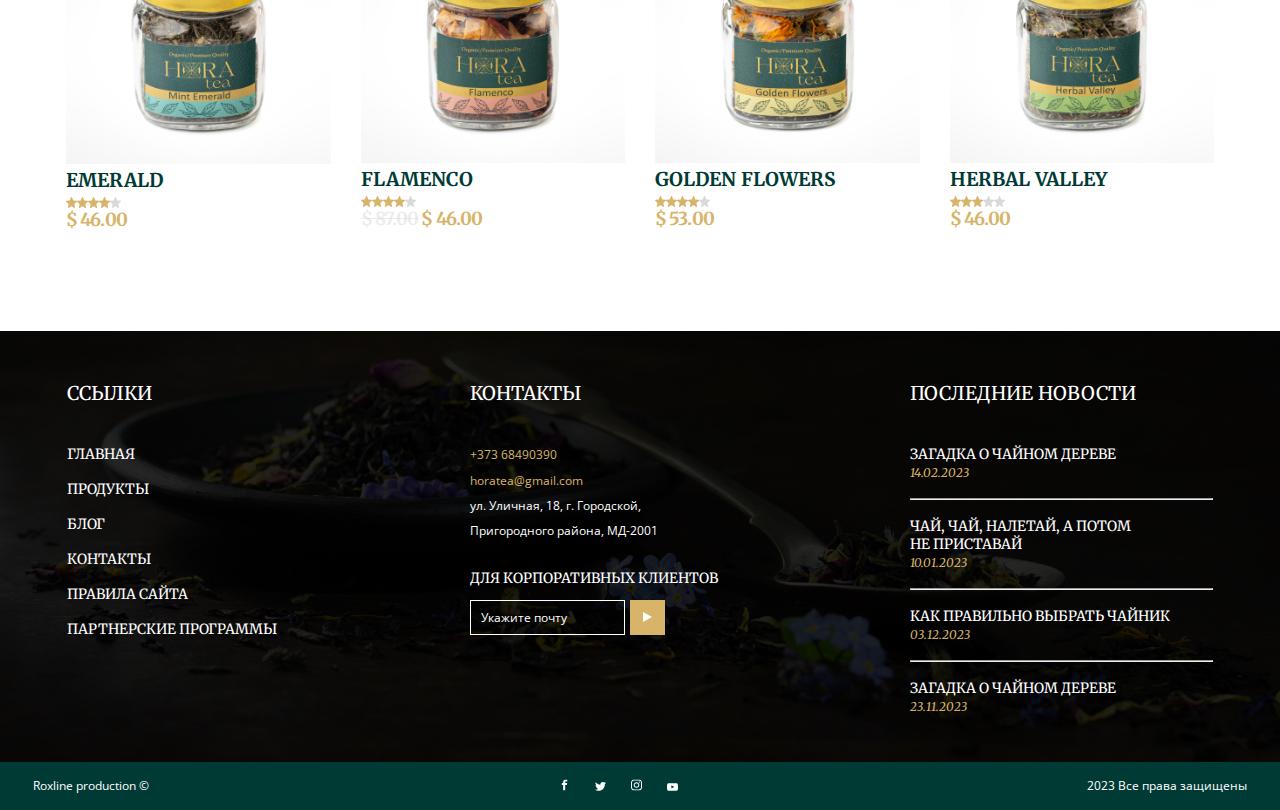
==== commit 0ceeb67d: "2 pages update 2/3 tabs done" ====
--- a/herbalvalley.html
+++ b/herbalvalley.html
@@ -9,7 +9,7 @@
     <link rel="preconnect" href="https://fonts.gstatic.com" crossorigin>
     <link href="https://fonts.googleapis.com/css2?family=Merriweather:ital,wght@0,300;0,400;0,700;0,900;1,400&family=Open+Sans:wght@400;600;700;800&display=swap" rel="stylesheet">
     <link rel="stylesheet" href="./Style/collections.css" />
-    <script src="./Script/script.js" defer></script>
+
     
   </head>
   <body>
@@ -215,11 +215,86 @@
       <section class="tabs">
         
         <div class="container_main _container">
-        
+          <div class="tabs">
+              <div class="tabs_btn">
+                <button class="tabs_btn_item tabs_btn_item_active" data-button="content-1">ОПИСАНИЕ</button>
+                <button class="tabs_btn_item" data-button="content-2" >ДОПОЛНИТЕЛЬНО</button>
+                <button class="tabs_btn_item" data-button="content-3" >ОТЗЫВЫ (2)</button>
+              </div>
+              <div class="tabs_content">
+                <div class="tabs_content_item tabs_content_item_active" id="content-1">
+                  <div class="tabs_content_block1">
+                    <div class="content_block_item_img">
+                      <img src="./Style/imges/Rectangle 22.png" alt="">
+                    </div>
+                    <div class="content_block_item">
+                      <div class="text_wrapper">
+                        <p class="green_title_big">Собрали</p>
+                        <div class="yellow_line"></div>
+                        <p class="small_text">Такой чай тонизирует, придаёт силы, снимает усталость, в нем меньше кофеина и танина, чем в других зелёных чаях, благодаря этому он считается диетическим и имеет более мягкое действие на организм. Придаёт заряд бодрости. Но благодаря своим свойствам (теанин) смягчает уровень возбуждения. Рекомендован к употреблению в дневное время.</p>
+                      </div>
+                    </div>
+                    <div class="content_block_item">
+                      <div class="text_wrapper">
+                        <p class="green_title_big">Смешали</p>
+                        <div class="yellow_line"></div>
+                        <p class="small_text">Такой чай тонизирует, придаёт силы, снимает усталость, в нем меньше кофеина и танина, чем в других зелёных чаях, благодаря этому он считается диетическим и имеет более мягкое действие на организм. Придаёт заряд бодрости. Но благодаря своим свойствам (теанин) смягчает уровень возбуждения. Рекомендован к употреблению в дневное время.</p>
+                      </div>
+                    </div>
+                    <div class="content_block_item_img">
+                      <img src="./Style/imges/Rectangle 25.png" alt="">
+                    </div>
+                    <div class="content_block_item_img">
+                      <img src="./Style/imges/Rectangle 24.png" alt="">
+                    </div>
+                    <div class="content_block_item">
+                      <div class="text_wrapper">
+                        <p class="green_title_big">Разлили</p>
+                        <div class="yellow_line"></div>
+                        <p class="small_text">Такой чай тонизирует, придаёт силы, снимает усталость, в нем меньше кофеина и танина, чем в других зелёных чаях, благодаря этому он считается диетическим и имеет более мягкое действие на организм. Придаёт заряд бодрости. Но благодаря своим свойствам (теанин) смягчает уровень возбуждения. Рекомендован к употреблению в дневное время.</p>
+                      </div>
+                    </div>
+                  </div>
+                </div>
+                <div class="tabs_content_item" id="content-2" >
+                  <div class="tabs_content_block2">
+                    <div class="additional_text_block">
+                      <p class="additional_text"><span class="blacker_additional_text">Состав:</span> японский зелёный чай Сенча, цветки орегано, чабрец.</p>
+                    </div>
+                    <div class="additional_text_block">
+                      <p class="additional_text"><span class="blacker_additional_text">Food pairing:</span> блюда японской кухни, суши, морепродукты, рыба, а также, аперитивы, салаты, овощные блюда, супы, сэндвичи, птица.
+                      </p>
+                    </div>
+                    <div class="additional_text_block">
+                      <p class="additional_text"><span class="blacker_additional_text">Десерты:</span> тёмный шоколад, десерты на основе шоколада, брауни, цитрусовые и ореховые десерты.
+                      </p>
+                    </div>
+                    <div class="additional_text_block">
+                      <p class="additional_text"><span class="blacker_additional_text">Ноты:</span> сладкие с лёгкой горчинкой, тёрпкость. Благодаря чабрецу и душице слышится аромат луговых трав, что находит отклик при заказе, когда гости спрашивают «травяной чай».</p>
+                    </div>
+                    <div class="additional_text_block">
+                      <p class="additional_text"><span class="blacker_additional_text">Послевкусие:</span> сладкое с лёгкой горчинкой.</p>
+                    </div>
+                    <div class="additional_text_block">
+                      <p class="additional_text"><span class="blacker_additional_text">Свойства и рекомендации</span> - такой чай тонизирует, придаёт силы, снимает усталость, в нем меньше кофеина и танина, чем в других зелёных чаях, благодаря этому он считается диетическим и имеет более мягкое действие на организм. Придаёт заряд бодрости. Но благодаря своим свойствам (теанин) смягчает уровень возбуждения. Рекомендован к употреблению в дневное время.
+                      </p>
+                    </div>
+                    <div class="additional_text_block">
+                      <p class="additional_text"> <span class="blacker_additional_text">Способ заваривания:</span> 4gr./400 ml., 70-80°С, настаивать 2-3 min.</p>
+                    </div>
+                  </div>
+                </div>
+                <div class="tabs_content_item" id="content-3">
+                  <div class="tabs_content_block3">3</div>
+                </div>
+              </div>
+          </div>
+          <div class="big_line"></div>
         </div>
     </section>
         <div class="_container new__tea-container">
           <div class="_container fresh_offers">
+            <div><p class="active_offers">АКТИВНЫЕ ПРЕДЛОЖЕНИЯ</p></div>
             <div class="fresh_offers-items">
               <div class="catalog__items-item">
               <div class="catalog__items-item-link">
@@ -410,5 +485,6 @@
         </div>
       </footer>
     </div>
+    <script src="./Script/script.js" defer></script>
   </body>
 </html>
--- a/Style/collections.css
+++ b/Style/collections.css
@@ -33,7 +33,7 @@
 ._container {
   max-width: 1440px;
   margin: 0 auto;
-  padding: 0 30px;
+  padding: 0 33px;
 }
 
 .container_header {
@@ -1362,4 +1362,130 @@
   gap: 20px;
   align-items: center;
   margin-left: 26px;
+}
+.tabs_btn{
+  display: flex;
+  justify-content: center;
+  margin-bottom: 70px;
+}
+.tabs_btn_item{
+  color: var(--main-black, #252525);
+  font-variant-numeric: lining-nums proportional-nums;
+  /* title/h4 */
+  font-family: Merriweather;
+  font-size: 19px;
+  font-style: normal;
+  font-weight: 700;
+  line-height: normal;
+  text-transform: uppercase;
+  padding-right: 25px;
+  padding-left: 25px;
+  padding-bottom: 15px;
+  border-color: transparent;
+  background-color: transparent;
+  border-bottom-color: #D9D9D9;
+}
+.tabs_btn_item_active{
+  color: var(--second-green, #ADC7B1);
+font-variant-numeric: lining-nums proportional-nums;
+/* title/h4 */
+font-family: Merriweather;
+font-size: 19px;
+font-style: normal;
+font-weight: 700;
+line-height: normal;
+text-transform: uppercase;
+border-color: white;
+  background-color: transparent;
+  border-bottom-color: #D7B46A;
+  border-style: double;
+}
+.tabs_content_block1{
+  display: grid;
+  grid-template-columns: 1fr 1fr ;
+  gap: 30px;
+  row-gap: 59px;
+}
+.tabs_content_item{
+display: none;
+}
+.tabs_content_item_active{
+  display: grid;
+  grid-template-columns: 1fr;
+}
+.green_title_big{
+
+  color: var(--main-green, #003A35);
+text-align: left;
+font-variant-numeric: lining-nums proportional-nums;
+/* title/h2 */
+font-family: Merriweather;
+font-size: 35px;
+font-style: normal;
+font-weight: 900;
+line-height: normal;
+text-transform: uppercase;
+}
+.yellow_line{
+  width: 119px;
+  height: 2px;
+  background: var(--main-gold, #D7B46A);
+  margin-bottom: 50px;
+  margin-top: 24px;
+}
+.small_text{
+  color: var(--main-black, #252525);
+/* main-text */
+font-family: Open Sans;
+font-size: 14px;
+font-style: normal;
+font-weight: 400;
+line-height: 150%;
+}
+.text_wrapper{
+  text-align: left;
+  max-width: 521px;
+}
+.content_block_item{
+  display: flex;
+  justify-content: center;
+  align-items: center;
+}
+.tabs{
+  margin-bottom: 60px;
+}
+.active_offers{
+  color: var(--main-black, #252525);
+font-variant-numeric: lining-nums proportional-nums;
+/* title/h3 */
+font-family: Merriweather;
+font-size: 22px;
+font-style: normal;
+font-weight: 700;
+line-height: normal;
+text-transform: uppercase;
+margin-bottom: 35px;
+}
+.blacker_additional_text{
+  color: var(--main-black, #252525);
+/* main-accent */
+font-family: Open Sans;
+font-size: 14px;
+font-style: normal;
+font-weight: 600;
+line-height: 150%; /* 21px */
+}
+.additional_text{
+  color: var(--main-black, #252525);
+/* main-text */
+font-family: Open Sans;
+font-size: 14px;
+font-style: normal;
+font-weight: 400;
+line-height: 150%;
+}
+.tabs_content_block2{
+  display: flex;
+  flex-direction: column;
+  row-gap: 8px;
 }